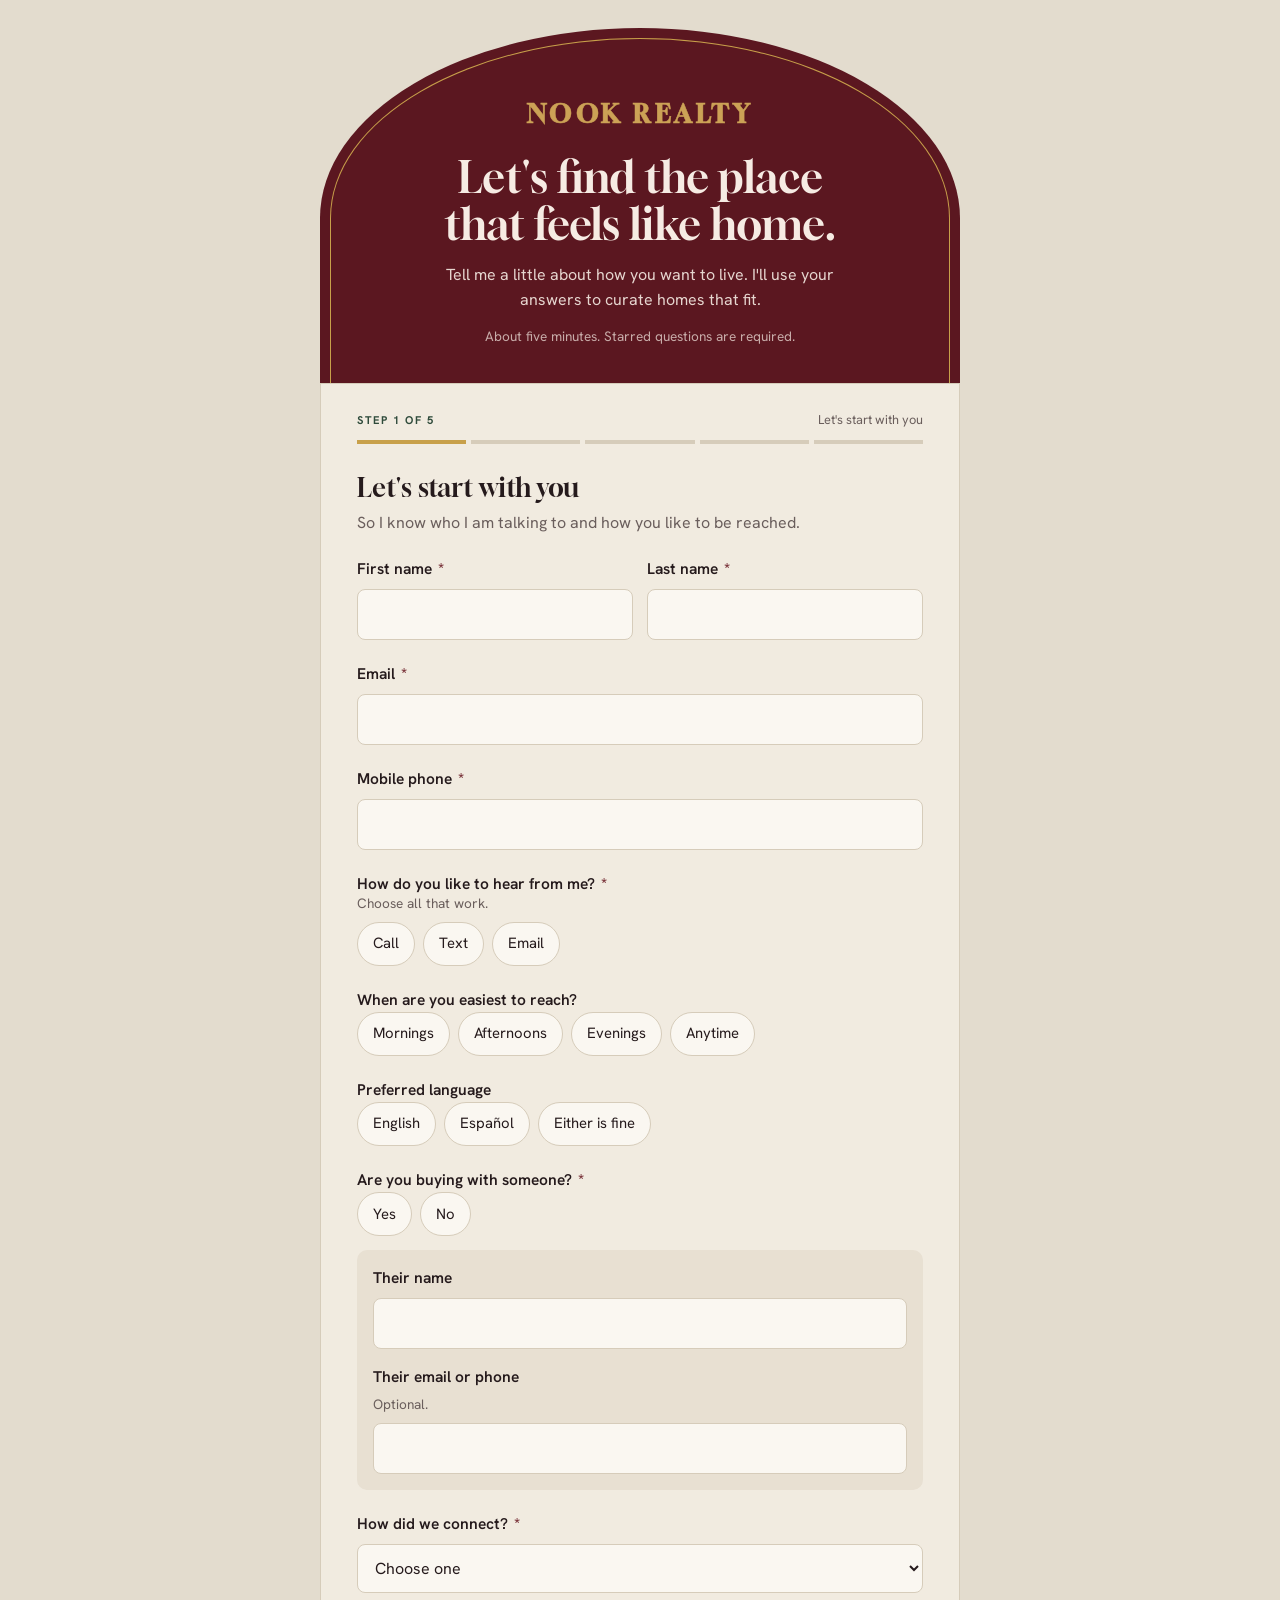
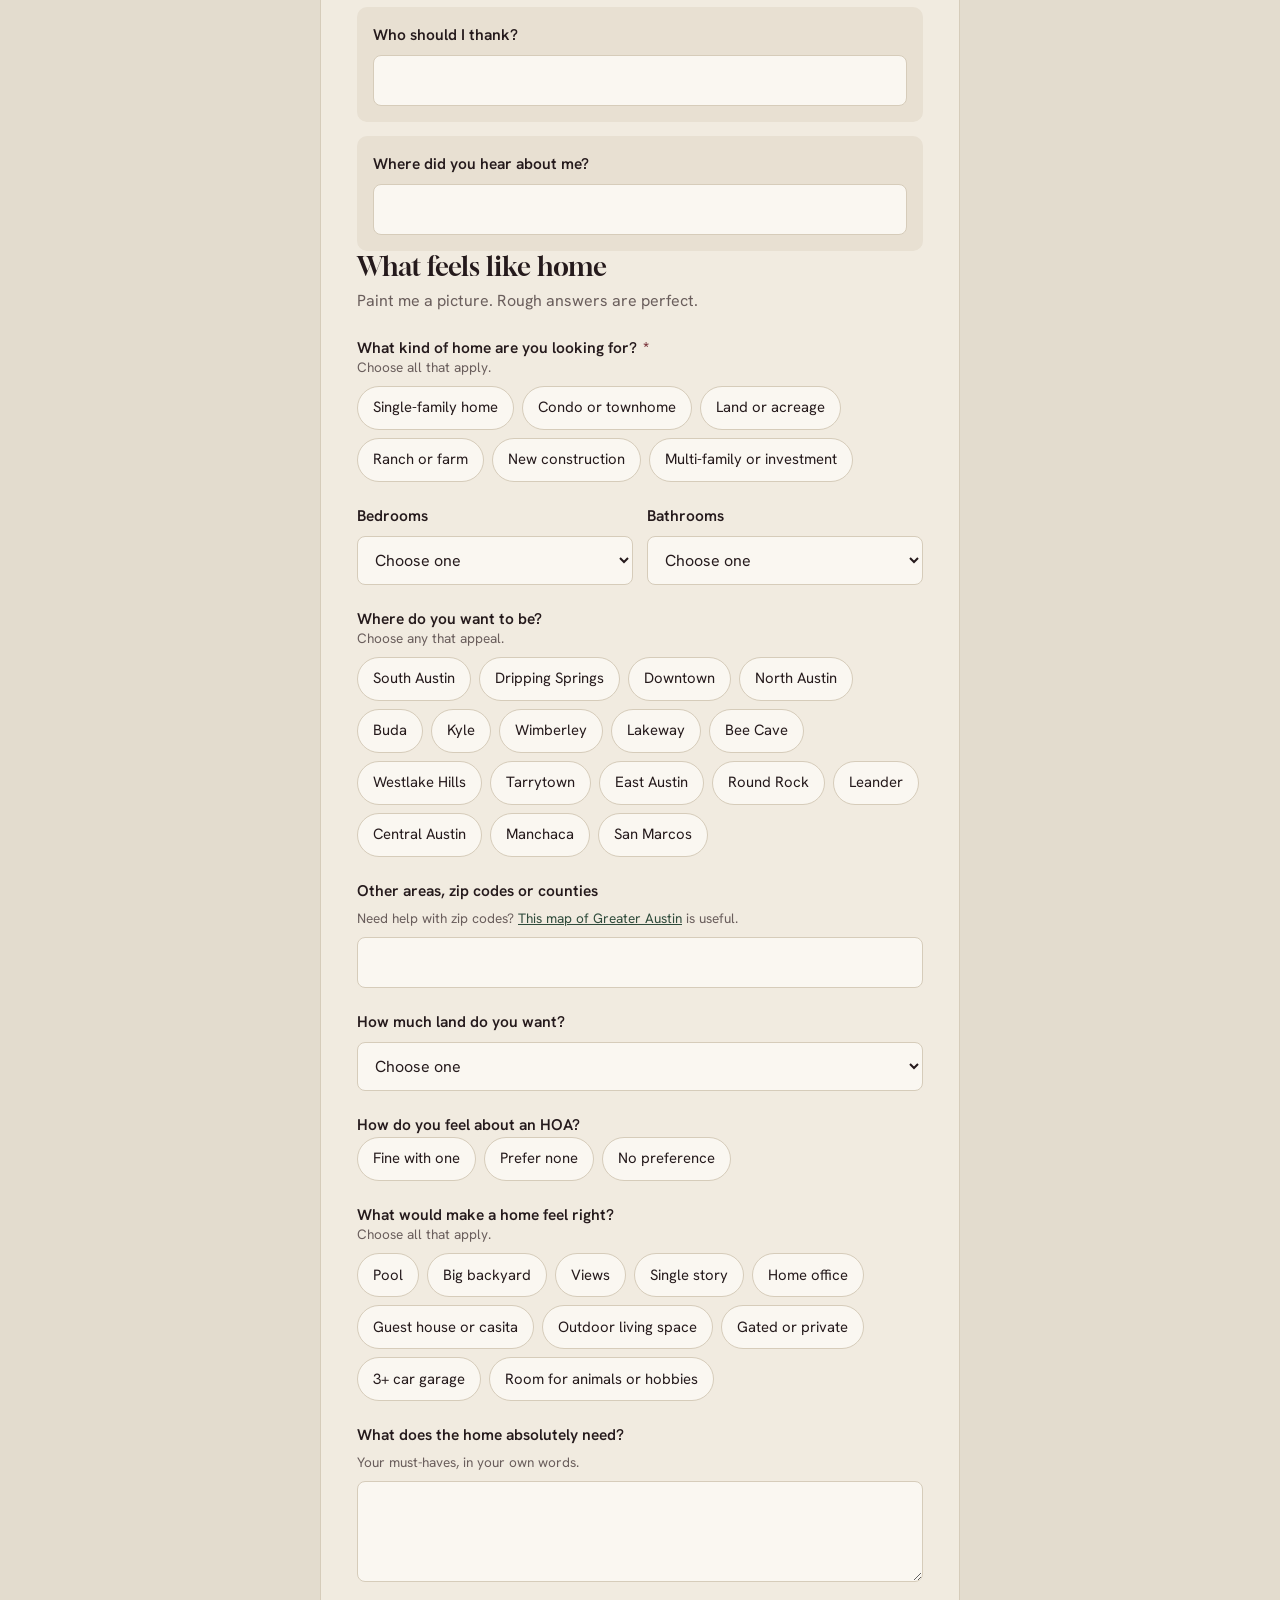
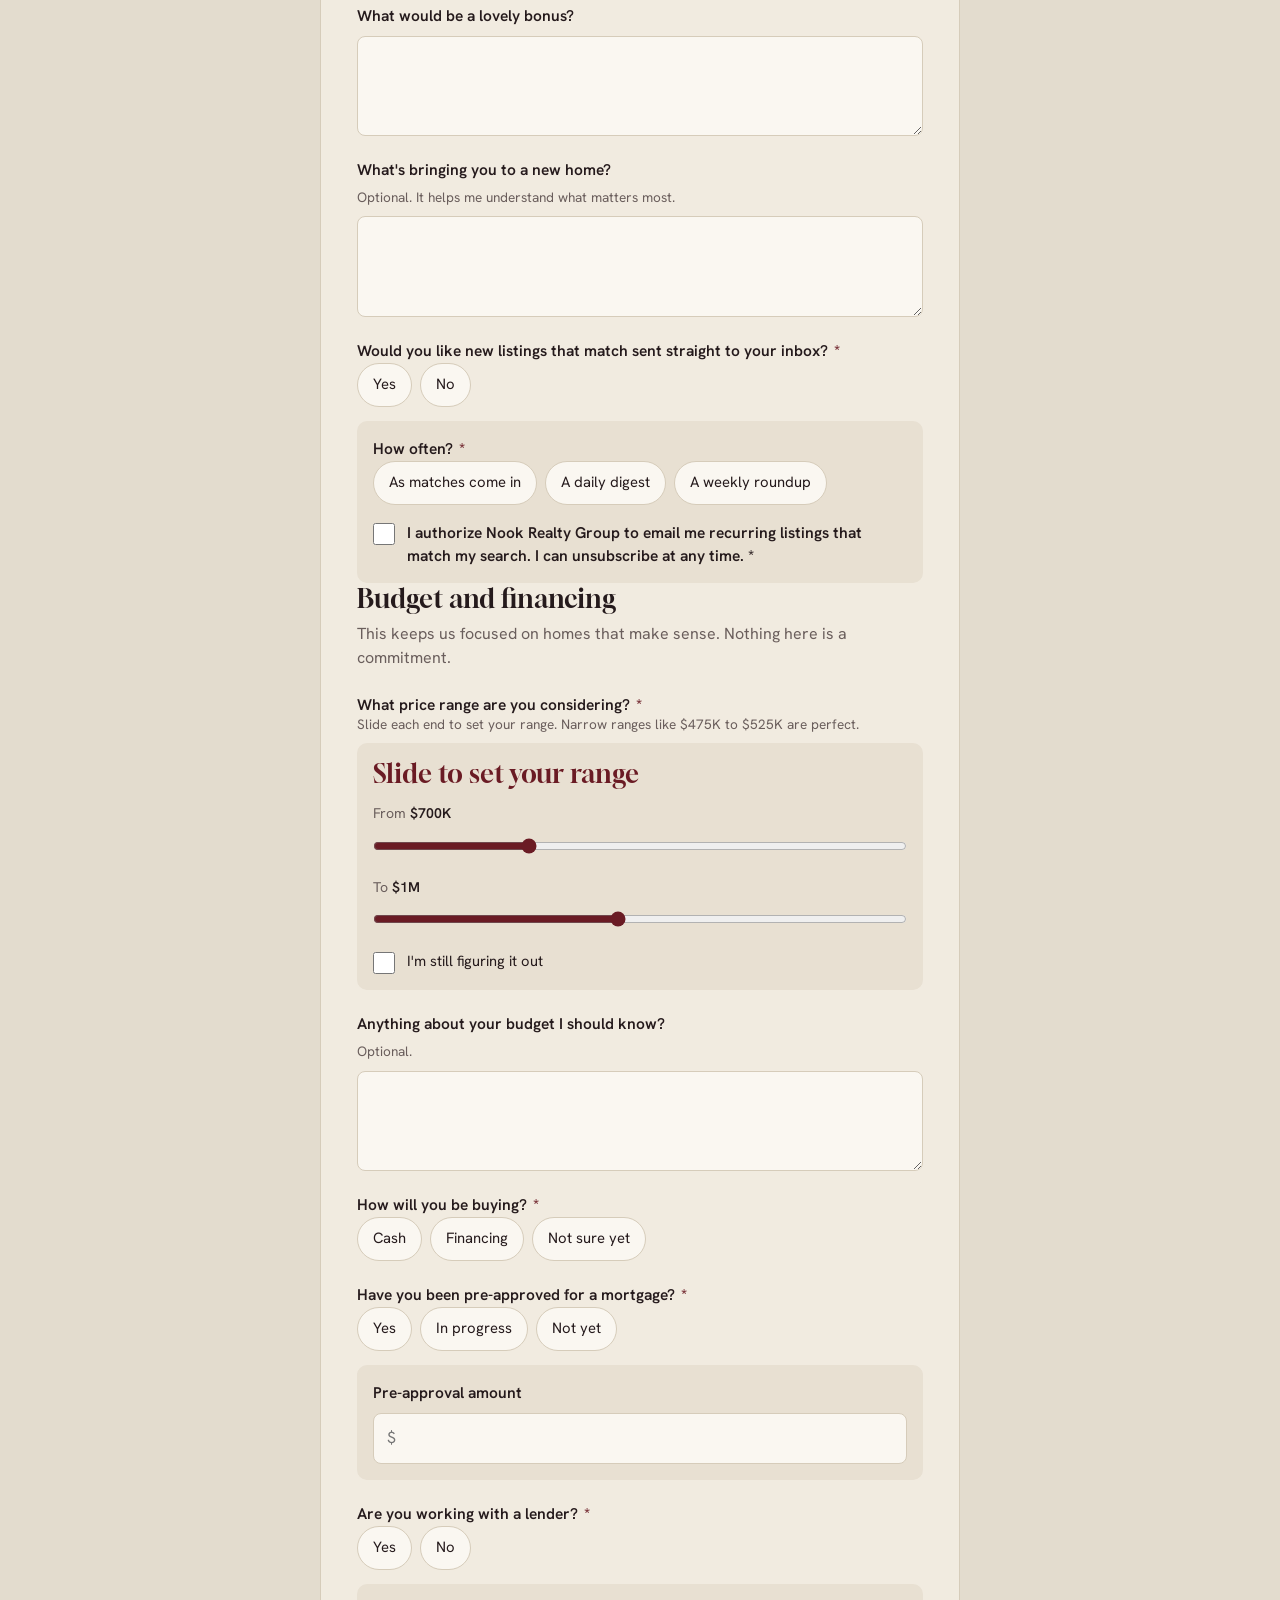
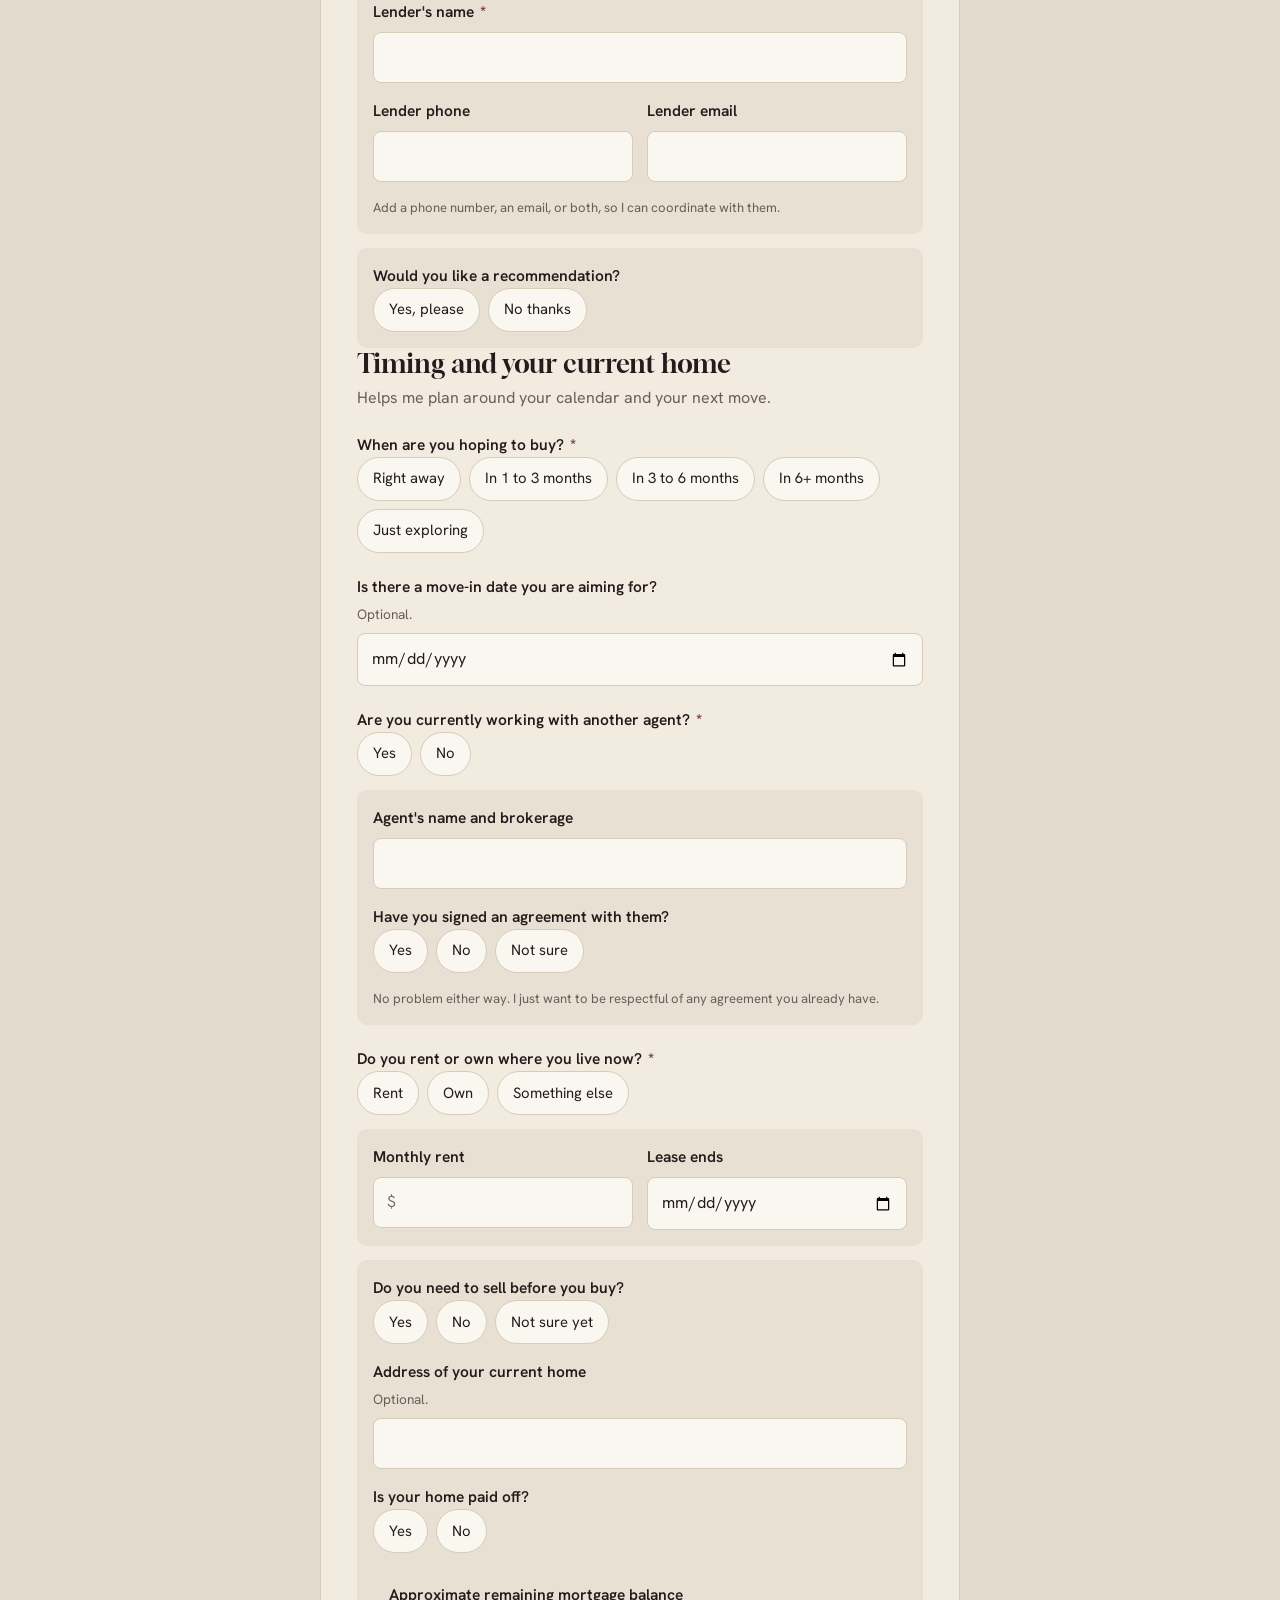
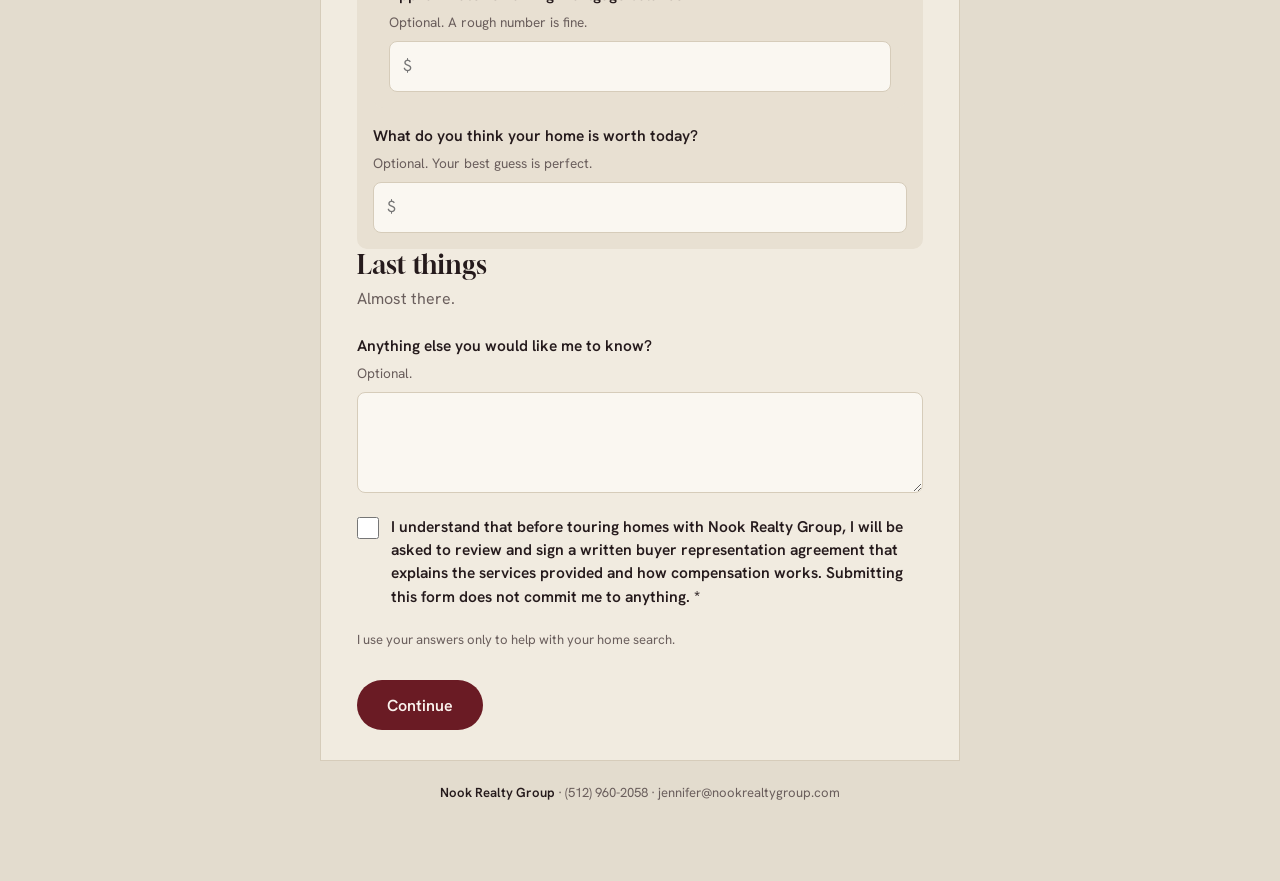
==== index.html @ d076ae21 "Add files via upload" ====
<!doctype html>
<html lang="en">
<head>
<meta charset="utf-8">
<title>Nook Buyer Intake</title>
<meta name="viewport" content="width=device-width, initial-scale=1, viewport-fit=cover">
<link rel="stylesheet" href="https://fonts.googleapis.com/css2?family=Gloock&family=Hanken+Grotesk:wght@400;500;600;700&display=swap">
<style>
/* Layout: one narrow column. An arch-shaped hero (a nook) opens onto a single stepped form panel. */
:root {
  --bg: #E3DCCE;
  --surface: #F1EBE0;
  --field: #FAF7F1;
  --fg: #251A1C;
  --muted: #6A5E5C;
  --line: #D6CCBA;
  --tint: #E8E0D2;
  --accent: #6A1B24;
  --accent-fg: #FBF3EE;
  --hero-bg: #5B1720;
  --hero-fg: #F6EBE3;
  --gold: #C8A04A;
  --green: #2F4B3B;
  --focus: #9A6F22;
  --error: #A12A2A;
  --font-display: 'Gloock', Georgia, 'Times New Roman', serif;
  --font-body: 'Hanken Grotesk', system-ui, -apple-system, 'Segoe UI', sans-serif;
}
* { box-sizing: border-box; }
body {
  background: var(--bg); color: var(--fg);
  font: 400 1rem/1.55 var(--font-body);
  padding-left: max(16px, env(safe-area-inset-left, 0px));
  padding-right: max(16px, env(safe-area-inset-right, 0px));
  padding-block: 20px 56px;
}
.wrap { max-width: 640px; margin: 0 auto; }
.preview { display: flex; gap: 8px; align-items: baseline; font-size: .8rem; color: var(--muted); margin: 0 0 14px; }
.preview b { letter-spacing: .12em; text-transform: uppercase; font-size: .7rem; color: var(--gold); }

.hero {
  position: relative; background: var(--hero-bg); color: var(--hero-fg); text-align: center;
  border-radius: 50% 50% 0 0 / 190px 190px 0 0; padding: 72px clamp(22px, 8vw, 64px) 36px;
}
.hero::before {
  content: ""; position: absolute; inset: 10px 10px 0; border: 1px solid var(--gold); border-bottom: 0;
  border-radius: 50% 50% 0 0 / 180px 180px 0 0; pointer-events: none;
}
.hero .eyebrow { font: 700 clamp(1.2rem, 5vw, 1.55rem)/1.2 var(--font-display); letter-spacing: .18em; text-transform: uppercase; color: #D9B25C; -webkit-text-stroke: .5px currentColor; margin: 0 auto 24px; }
.hero h1 { font: 400 clamp(1.9rem, 6.4vw, 2.7rem)/1.1 var(--font-display); margin: 0 0 14px; text-wrap: balance; }
.hero p { margin: 0 auto; max-width: 46ch; opacity: .9; }
.hero .meta { margin-top: 14px; font-size: .85rem; opacity: .7; }

.panel { background: var(--surface); border: 1px solid var(--line); padding: 26px clamp(18px, 5vw, 36px) 30px; }
.panel.nohero { border-top: 1px solid var(--line); }
.topline { display: flex; justify-content: space-between; align-items: baseline; gap: 12px; margin-bottom: 10px; font-size: .8rem; color: var(--muted); }
.topline b { letter-spacing: .14em; text-transform: uppercase; font-size: .7rem; color: var(--green); }
.bar { display: grid; grid-template-columns: repeat(5, 1fr); gap: 5px; margin-bottom: 28px; }
.bar i { height: 4px; background: var(--line); display: block; }
.bar i.on { background: var(--gold); }

.step { display: flex; flex-direction: column; gap: 22px; min-width: 0; }
.step h2 { font: 400 1.65rem/1.15 var(--font-display); margin: 0; text-wrap: balance; }
.step h2:focus { outline: none; }
.lead { margin: -14px 0 0; color: var(--muted); }
.block { display: flex; flex-direction: column; gap: 14px; min-width: 0; }
.row { display: grid; grid-template-columns: 1fr 1fr; gap: 14px; }
.row > * { min-width: 0; }
@media (max-width: 480px) { .row { grid-template-columns: 1fr; } }

.q { border: 0; padding: 0; margin: 0; min-width: 0; display: flex; flex-direction: column; gap: 8px; }
.q > label, .q > legend { font-weight: 600; font-size: .97rem; padding: 0; }
.req { color: var(--accent); margin-left: 2px; }
.hint { margin: -3px 0 0; font-size: .85rem; color: var(--muted); }
.hint a { color: var(--green); }
input[type=text], input[type=email], input[type=tel], input[type=date], select, textarea {
  width: 100%; font: inherit; font-size: 1rem; color: var(--fg); background: var(--field, var(--surface));
  border: 1px solid var(--line); border-radius: 8px; padding: 12px 13px; min-height: 48px;
}
textarea { resize: vertical; min-height: 92px; }
select { appearance: auto; }
input:focus-visible, select:focus-visible, textarea:focus-visible { outline: 2px solid var(--focus); outline-offset: 1px; border-color: var(--focus); }
.q.bad input, .q.bad select, .q.bad textarea { border-color: var(--error); }
.err { color: var(--error); font-size: .85rem; margin: 0; font-weight: 500; }

.chips { display: flex; flex-wrap: wrap; gap: 8px; }
.chip { position: relative; }
.chip input { position: absolute; opacity: 0; inset: 0; width: 100%; height: 100%; margin: 0; cursor: pointer; }
.chip span {
  display: inline-block; padding: 10px 15px; min-height: 44px; border: 1px solid var(--line); border-radius: 999px;
  background: var(--field, var(--surface)); font-size: .93rem; line-height: 1.3; display: flex; align-items: center;
}
.chip input:checked + span { background: var(--accent); color: var(--accent-fg); border-color: var(--accent); font-weight: 600; }
.chip input:focus-visible + span { outline: 2px solid var(--focus); outline-offset: 2px; }
.q.bad .chip span { border-color: var(--error); }

.consent { display: flex; gap: 12px; align-items: flex-start; cursor: pointer; font-size: .92rem; line-height: 1.5; }
.consent input { width: 22px; height: 22px; margin: 2px 0 0; accent-color: var(--accent); flex: none; }
.consent span { color: var(--fg); }
.consent:has(input:focus-visible) { outline: 2px solid var(--focus); outline-offset: 4px; }

.follow { background: var(--tint); border-radius: 10px; padding: 16px; display: flex; flex-direction: column; gap: 16px; min-width: 0; }
.group { display: flex; flex-direction: column; gap: 22px; min-width: 0; }
.pricebox { background: var(--tint); border-radius: 10px; padding: 16px; display: flex; flex-direction: column; gap: 14px; }
.pricereadout { font: 400 1.6rem/1.15 var(--font-display); color: var(--accent); }
.sl { display: flex; flex-direction: column; gap: 4px; font-size: .88rem; color: var(--muted); }
.sl b { color: var(--fg); font-weight: 600; }
.sl input[type=range] { width: 100%; height: 34px; margin: 0; accent-color: var(--accent); }
.sl input[type=range]:focus-visible { outline: 2px solid var(--focus); outline-offset: 2px; }
.fine { font-size: .82rem; color: var(--muted); margin: 0; }

.nav { display: flex; justify-content: space-between; align-items: center; gap: 12px; margin-top: 30px; }
.btn { font: 600 1rem var(--font-body); border: 0; border-radius: 999px; padding: 14px 30px; min-height: 50px; cursor: pointer; background: var(--accent); color: var(--accent-fg); }
.btn:hover { filter: brightness(1.08); }
.btn:focus-visible, .back:focus-visible { outline: 2px solid var(--focus); outline-offset: 3px; }
.back { font: 500 .95rem var(--font-body); background: none; border: 0; color: var(--muted); text-decoration: underline; cursor: pointer; padding: 12px 4px; min-height: 44px; }

.done { text-align: left; display: flex; flex-direction: column; gap: 16px; }
.done h2 { font: 400 2rem/1.1 var(--font-display); margin: 0; }
.done p { margin: 0; }
.done .note { background: var(--tint); border-radius: 10px; padding: 14px 16px; font-size: .88rem; color: var(--muted); }

.foot { margin-top: 22px; text-align: center; font-size: .82rem; color: var(--muted); }
.foot b { font-weight: 600; color: var(--fg); }
@media (prefers-reduced-motion: no-preference) { .step, .done { animation: rise .35s ease-out; } }
@keyframes rise { from { opacity: 0; transform: translateY(6px); } to { opacity: 1; transform: none; } }
</style>
</head>
<body>
<div class="wrap">
  <header class="hero" id="hero">
    <p class="eyebrow">Nook Realty</p>
    <h1>Let's find the place that feels like home.</h1>
    <p>Tell me a little about how you want to live. I'll use your answers to curate homes that fit.</p>
    <p class="meta">About five minutes. Starred questions are required.</p>
  </header>

  <main class="panel" id="panel">
    <div class="topline"><b id="stepName">Step 1 of 5</b><span id="stepTitle"></span></div>
    <div class="bar" id="bar" aria-hidden="true"><i></i><i></i><i></i><i></i><i></i></div>
    <form id="intake" novalidate>
      <div style="position:absolute;left:-9999px" aria-hidden="true"><input name="website" tabindex="-1" autocomplete="off"></div>
      <div id="steps"></div>
      <div class="nav">
        <button type="button" class="back" id="back" hidden>Back</button>
        <button type="submit" class="btn" id="next">Continue</button>
      </div>
    </form>
    <div id="thanks" hidden></div>
  </main>

  <p class="foot"><b>Nook Realty Group</b> · (512) 960-2058 · jennifer@nookrealtygroup.com</p>
</div>

<script>
(function () {
  var AREAS = ['South Austin', 'Dripping Springs', 'Downtown', 'North Austin', 'Buda', 'Kyle', 'Wimberley', 'Lakeway', 'Bee Cave', 'Westlake Hills', 'Tarrytown', 'East Austin', 'Round Rock', 'Leander', 'Central Austin', 'Manchaca', 'San Marcos'];
  var steps = [
    { title: "Let's start with you", lead: 'So I know who I am talking to and how you like to be reached.', fields: [
      { type: 'row', fields: [
        { name: 'first_name', type: 'text', label: 'First name', req: 1, ac: 'given-name' },
        { name: 'last_name', type: 'text', label: 'Last name', req: 1, ac: 'family-name' } ] },
      { name: 'email', type: 'email', label: 'Email', req: 1, ac: 'email' },
      { name: 'phone', type: 'tel', label: 'Mobile phone', req: 1, ac: 'tel', im: 'tel' },
      { name: 'contact_pref', type: 'check', label: 'How do you like to hear from me?', hint: 'Choose all that work.', opts: ['Call', 'Text', 'Email'], req: 1 },
      { name: 'best_time', type: 'radio', label: 'When are you easiest to reach?', opts: ['Mornings', 'Afternoons', 'Evenings', 'Anytime'] },
      { name: 'language', type: 'radio', label: 'Preferred language', opts: ['English', 'Español', 'Either is fine'] },
      { name: 'has_cobuyer', type: 'radio', label: 'Are you buying with someone?', opts: ['Yes', 'No'], req: 1,
        follow: [{ when: ['Yes'], fields: [
          { name: 'cobuyer_name', type: 'text', label: 'Their name' },
          { name: 'cobuyer_contact', type: 'text', label: 'Their email or phone', hint: 'Optional.' } ] }] },
      { name: 'source', type: 'select', label: 'How did we connect?', req: 1,
        opts: ['A friend or past client referred me', 'Instagram', 'Zillow or Realtor.com', 'Google search', 'An open house', 'An event or the community', 'We have already spoken', 'Somewhere else'],
        follow: [
          { when: ['A friend or past client referred me'], fields: [{ name: 'referrer_name', type: 'text', label: 'Who should I thank?' }] },
          { when: ['Somewhere else'], fields: [{ name: 'source_other', type: 'text', label: 'Where did you hear about me?' }] } ] }
    ] },
    { title: 'What feels like home', lead: 'Paint me a picture. Rough answers are perfect.', fields: [
      { name: 'property_type', type: 'check', label: 'What kind of home are you looking for?', hint: 'Choose all that apply.', req: 1,
        opts: ['Single-family home', 'Condo or townhome', 'Land or acreage', 'Ranch or farm', 'New construction', 'Multi-family or investment'] },
      { type: 'row', fields: [
        { name: 'bedrooms', type: 'select', label: 'Bedrooms', opts: ['Any', '2+', '3+', '4+', '5+', '6+'] },
        { name: 'bathrooms', type: 'select', label: 'Bathrooms', opts: ['Any', '2+', '3+', '4+', '5+'] } ] },
      { name: 'areas', type: 'check', label: 'Where do you want to be?', hint: 'Choose any that appeal.', opts: AREAS },
      { name: 'areas_other', type: 'text', label: 'Other areas, zip codes or counties', hint: 'Need help with zip codes? <a href="https://www.mapsofaustin.com/" target="_blank" rel="noopener">This map of Greater Austin</a> is useful.' },
      { name: 'lot_size', type: 'select', label: 'How much land do you want?', opts: ['Not important', 'Under 1 acre', '1 to 5 acres', '5 to 10 acres', '10+ acres'] },
      { name: 'hoa', type: 'radio', label: 'How do you feel about an HOA?', opts: ['Fine with one', 'Prefer none', 'No preference'] },
      { name: 'features', type: 'check', label: 'What would make a home feel right?', hint: 'Choose all that apply.',
        opts: ['Pool', 'Big backyard', 'Views', 'Single story', 'Home office', 'Guest house or casita', 'Outdoor living space', 'Gated or private', '3+ car garage', 'Room for animals or hobbies'] },
      { name: 'must_haves', type: 'textarea', label: 'What does the home absolutely need?', hint: 'Your must-haves, in your own words.' },
      { name: 'nice_to_have', type: 'textarea', label: 'What would be a lovely bonus?' },
      { name: 'why_moving', type: 'textarea', label: "What's bringing you to a new home?", hint: 'Optional. It helps me understand what matters most.' },
      { name: 'want_mls', type: 'radio', label: 'Would you like new listings that match sent straight to your inbox?', opts: ['Yes', 'No'], req: 1,
        follow: [{ when: ['Yes'], fields: [
          { name: 'mls_frequency', type: 'check', label: 'How often?', opts: ['As matches come in', 'A daily digest', 'A weekly roundup'], req: 1 },
          { name: 'mls_consent', type: 'consent', req: 1, label: 'I authorize Nook Realty Group to email me recurring listings that match my search. I can unsubscribe at any time.' } ] }] }
    ] },
    { title: 'Budget and financing', lead: 'This keeps us focused on homes that make sense. Nothing here is a commitment.', fields: [
      { name: 'price_range', type: 'price', label: 'What price range are you considering?', hint: 'Slide each end to set your range. Narrow ranges like $475K to $525K are perfect.', req: 1 },
      { name: 'budget_note', type: 'textarea', label: 'Anything about your budget I should know?', hint: 'Optional.' },
      { name: 'purchase_type', type: 'radio', label: 'How will you be buying?', opts: ['Cash', 'Financing', 'Not sure yet'], req: 1 },
      { type: 'group', when: 'purchase_type:Financing|Not sure yet', fields: [
        { name: 'preapproved', type: 'radio', label: 'Have you been pre-approved for a mortgage?', opts: ['Yes', 'In progress', 'Not yet'], req: 1,
          follow: [{ when: ['Yes'], fields: [{ name: 'preapproval_amount', type: 'text', label: 'Pre-approval amount', im: 'numeric', ph: '$' }] }] },
        { name: 'has_lender', type: 'radio', label: 'Are you working with a lender?', opts: ['Yes', 'No'], req: 1,
          follow: [
            { when: ['Yes'], fields: [
              { name: 'lender_name', type: 'text', label: "Lender's name", req: 1 },
              { type: 'row', fields: [
                { name: 'lender_phone', type: 'tel', label: 'Lender phone', im: 'tel' },
                { name: 'lender_email', type: 'email', label: 'Lender email' } ] },
              { type: 'note', text: 'Add a phone number, an email, or both, so I can coordinate with them.' } ] },
            { when: ['No'], fields: [
              { name: 'want_lender_intro', type: 'radio', label: 'Would you like a recommendation?', opts: ['Yes, please', 'No thanks'] } ] } ] }
      ] }
    ] },
    { title: 'Timing and your current home', lead: 'Helps me plan around your calendar and your next move.', fields: [
      { name: 'timeline', type: 'radio', label: 'When are you hoping to buy?', req: 1, opts: ['Right away', 'In 1 to 3 months', 'In 3 to 6 months', 'In 6+ months', 'Just exploring'] },
      { name: 'move_date', type: 'date', label: 'Is there a move-in date you are aiming for?', hint: 'Optional.' },
      { name: 'other_agent', type: 'radio', label: 'Are you currently working with another agent?', opts: ['Yes', 'No'], req: 1,
        follow: [{ when: ['Yes'], fields: [
          { name: 'other_agent_name', type: 'text', label: "Agent's name and brokerage" },
          { name: 'other_agent_signed', type: 'radio', label: 'Have you signed an agreement with them?', opts: ['Yes', 'No', 'Not sure'] },
          { type: 'note', text: 'No problem either way. I just want to be respectful of any agreement you already have.' } ] }] },
      { name: 'housing', type: 'radio', label: 'Do you rent or own where you live now?', opts: ['Rent', 'Own', 'Something else'], req: 1,
        follow: [
          { when: ['Rent'], fields: [
            { type: 'row', fields: [
              { name: 'rent_amount', type: 'text', label: 'Monthly rent', im: 'numeric', ph: '$' },
              { name: 'lease_end', type: 'date', label: 'Lease ends' } ] } ] },
          { when: ['Own'], fields: [
            { name: 'need_to_sell', type: 'radio', label: 'Do you need to sell before you buy?', opts: ['Yes', 'No', 'Not sure yet'] },
            { name: 'current_address', type: 'text', label: 'Address of your current home', hint: 'Optional.', ac: 'street-address' },
            { name: 'paid_off', type: 'radio', label: 'Is your home paid off?', opts: ['Yes', 'No'],
              follow: [{ when: ['No'], fields: [{ name: 'mortgage_balance', type: 'text', label: 'Approximate remaining mortgage balance', hint: 'Optional. A rough number is fine.', im: 'numeric', ph: '$' }] }] },
            { name: 'home_value_opinion', type: 'text', label: 'What do you think your home is worth today?', hint: 'Optional. Your best guess is perfect.', im: 'numeric', ph: '$' } ] } ] }
    ] },
    { title: 'Last things', lead: 'Almost there.', fields: [
      { name: 'anything_else', type: 'textarea', label: 'Anything else you would like me to know?', hint: 'Optional.' },
      { name: 'consent_bra', type: 'consent', req: 1, label: "I understand that before touring homes with Nook Realty Group, I will be asked to review and sign a written buyer representation agreement that explains the services provided and how compensation works. Submitting this form does not commit me to anything." },
      
      { type: 'note', text: 'I use your answers only to help with your home search.' }
    ] }
  ];

  var form = document.getElementById('intake');
  var stepsEl = document.getElementById('steps');
  var cur = 0;
  var resetHooks = [];

  function h(tag, props) {
    var e = document.createElement(tag);
    props = props || {};
    Object.keys(props).forEach(function (k) {
      var v = props[k];
      if (v === undefined || v === null || v === false) return;
      if (k === 'class') e.className = v;
      else if (k === 'text') e.textContent = v;
      else if (k === 'html') e.innerHTML = v;
      else e.setAttribute(k, v === true ? '' : v);
    });
    for (var i = 2; i < arguments.length; i++) {
      var c = arguments[i];
      if (c == null) continue;
      e.append(c.nodeType ? c : document.createTextNode(c));
    }
    return e;
  }

  function renderPrice(f) {
    var stops = [], v;
    for (v = 200; v <= 1000; v += 25) stops.push(v);
    for (v = 1050; v <= 2000; v += 50) stops.push(v);
    for (v = 2100; v <= 3000; v += 100) stops.push(v);
    for (v = 3250; v <= 5000; v += 250) stops.push(v);
    function fmt(k, isMax) {
      if (k >= 5000 && isMax) return '$5M+';
      return k >= 1000 ? '$' + (k / 1000) + 'M' : '$' + k + 'K';
    }
    var q = h('fieldset', { class: 'q', 'data-name': f.name, 'data-req': '1', 'data-type': 'price' });
    q.append(h('legend', { text: f.label }, h('span', { class: 'req', 'aria-hidden': 'true', text: ' *' })));
    if (f.hint) q.append(h('p', { class: 'hint', text: f.hint }));
    var out = h('output', { class: 'pricereadout', 'aria-live': 'polite' });
    var minIn = h('input', { type: 'range', id: 'price_min_s', min: 0, max: stops.length - 1, step: 1, value: stops.indexOf(700) });
    var maxIn = h('input', { type: 'range', id: 'price_max_s', min: 0, max: stops.length - 1, step: 1, value: stops.indexOf(1000) });
    var minVal = h('b'), maxVal = h('b');
    var unsure = h('input', { type: 'checkbox', id: 'price_unsure' });
    var box = h('div', { class: 'pricebox' }, out,
      h('label', { class: 'sl', for: 'price_min_s' }, h('span', {}, 'From ', minVal), minIn),
      h('label', { class: 'sl', for: 'price_max_s' }, h('span', {}, 'To ', maxVal), maxIn),
      h('label', { class: 'consent', for: 'price_unsure' }, unsure, h('span', { text: "I'm still figuring it out" })));
    var hMin = h('input', { type: 'hidden', name: 'price_min' });
    var hMax = h('input', { type: 'hidden', name: 'price_max' });
    var hTxt = h('input', { type: 'hidden', name: 'price_range' });
    q.append(box, hMin, hMax, hTxt, h('p', { class: 'err', role: 'alert', hidden: true }));
    var touched = false;
    function sync() {
      var a = +minIn.value, b = +maxIn.value;
      minVal.textContent = fmt(stops[a], false);
      maxVal.textContent = fmt(stops[b], true);
      if (unsure.checked) {
        out.textContent = 'Still figuring it out';
        hMin.value = ''; hMax.value = ''; hTxt.value = 'Still figuring it out';
      } else if (touched) {
        var t = fmt(stops[a], false) + ' to ' + fmt(stops[b], true);
        out.textContent = t; hTxt.value = t;
        hMin.value = stops[a] * 1000; hMax.value = stops[b] * 1000;
      } else {
        out.textContent = 'Slide to set your range';
        hMin.value = ''; hMax.value = ''; hTxt.value = '';
      }
      minIn.disabled = unsure.checked; maxIn.disabled = unsure.checked;
    }
    minIn.addEventListener('input', function () { touched = true; if (+minIn.value > +maxIn.value) maxIn.value = minIn.value; sync(); });
    maxIn.addEventListener('input', function () { touched = true; if (+maxIn.value < +minIn.value) minIn.value = maxIn.value; sync(); });
    unsure.addEventListener('change', sync);
    resetHooks.push(function () { touched = false; sync(); });
    sync();
    return h('div', { class: 'block' }, q);
  }

  function renderField(f) {
    if (f.type === 'row') {
      var row = h('div', { class: 'row' });
      f.fields.forEach(function (x) { row.append(renderField(x)); });
      return row;
    }
    if (f.type === 'note') return h('p', { class: 'fine', text: f.text });
    if (f.type === 'group') {
      var g = h('div', { class: 'group', 'data-when': f.when, hidden: true });
      f.fields.forEach(function (x) { g.append(renderField(x)); });
      return g;
    }
    if (f.type === 'price') return renderPrice(f);
    var block = h('div', { class: 'block' });
    var isGroup = f.type === 'radio' || f.type === 'check' || f.type === 'consent';
    var q = h(f.type === 'consent' ? 'div' : (isGroup ? 'fieldset' : 'div'), { class: 'q', 'data-name': f.name, 'data-req': f.req ? '1' : null, 'data-type': f.type });
    var id = 'f_' + f.name;
    var req = f.req && f.type !== 'consent' ? h('span', { class: 'req', 'aria-hidden': 'true', text: ' *' }) : null;

    if (f.type !== 'consent') {
      q.append(isGroup ? h('legend', { text: f.label }, req) : h('label', { for: id, text: f.label }, req));
      if (f.hint) q.append(h('p', { class: 'hint', html: f.hint }));
    }
    if (f.type === 'select') {
      var sel = h('select', { id: id, name: f.name });
      sel.append(h('option', { value: '', text: 'Choose one' }));
      f.opts.forEach(function (o) { sel.append(h('option', { value: o, text: o })); });
      q.append(sel);
    } else if (f.type === 'textarea') {
      q.append(h('textarea', { id: id, name: f.name, rows: 3 }));
    } else if (f.type === 'radio' || f.type === 'check') {
      var chips = h('div', { class: 'chips' });
      f.opts.forEach(function (o, i) {
        var inp = h('input', { type: f.type === 'radio' ? 'radio' : 'checkbox', name: f.name, value: o, id: id + '_' + i });
        chips.append(h('label', { class: 'chip' }, inp, h('span', { text: o })));
      });
      q.append(chips);
    } else if (f.type === 'consent') {
      var cb = h('input', { type: 'checkbox', name: f.name, value: 'Yes', id: id });
      q.append(h('label', { class: 'consent', for: id }, cb, h('span', { text: f.label + (f.req ? ' *' : '') })));
    } else {
      q.append(h('input', { type: f.type, id: id, name: f.name, autocomplete: f.ac, inputmode: f.im, placeholder: f.ph }));
    }
    q.append(h('p', { class: 'err', role: 'alert', hidden: true }));
    block.append(q);
    (f.follow || []).forEach(function (g) {
      var c = h('div', { class: 'follow', 'data-when': f.name + ':' + g.when.join('|'), hidden: true });
      g.fields.forEach(function (x) { c.append(renderField(x)); });
      block.append(c);
    });
    return block;
  }

  steps.forEach(function (s, i) {
    var sec = h('section', { class: 'step', 'data-i': i, hidden: i !== 0 });
    sec.append(h('h2', { tabindex: '-1', text: s.title }));
    if (s.lead) sec.append(h('p', { class: 'lead', text: s.lead }));
    s.fields.forEach(function (f) { sec.append(renderField(f)); });
    stepsEl.append(sec);
  });

  function hidden(el) { return !!el.closest('[hidden]'); }

  function values(name) {
    var out = [];
    form.querySelectorAll('[name="' + name + '"]').forEach(function (inp) {
      if (hidden(inp)) return;
      if (inp.type === 'radio' || inp.type === 'checkbox') { if (inp.checked) out.push(inp.value); }
      else if (inp.value.trim()) out.push(inp.value.trim());
    });
    return out;
  }

  function updateConditions() {
    form.querySelectorAll('[data-when]').forEach(function (el) {
      var w = el.getAttribute('data-when');
      var i = w.indexOf(':');
      var vals = values(w.slice(0, i));
      var want = w.slice(i + 1).split('|');
      el.hidden = !vals.some(function (v) { return want.indexOf(v) > -1; });
    });
  }

  function setErr(q, msg) {
    var e = q.querySelector('.err');
    if (!e) return;
    if (msg) { e.textContent = msg; e.hidden = false; q.classList.add('bad'); }
    else { e.hidden = true; q.classList.remove('bad'); }
  }

  function validateStep(i) {
    var sec = stepsEl.children[i];
    var first = null;
    sec.querySelectorAll('.q').forEach(function (q) {
      if (hidden(q)) { setErr(q, ''); return; }
      var name = q.getAttribute('data-name');
      var type = q.getAttribute('data-type');
      var v = values(name);
      var msg = '';
      if (q.getAttribute('data-req') && !v.length) {
        msg = type === 'price' ? "Slide to set your range, or check the box if you're still figuring it out." : type === 'consent' ? 'Please check this box to continue.' : type === 'check' ? 'Choose at least one.' : (type === 'radio' || type === 'select') ? 'Please choose one.' : 'Please fill this in.';
      } else if (v.length && type === 'email' && !/^[^\s@]+@[^\s@]+\.[^\s@]{2,}$/.test(v[0])) {
        msg = "That email doesn't look quite right.";
      } else if (v.length && type === 'tel' && v[0].replace(/\D/g, '').length < 10) {
        msg = 'Please include all 10 digits.';
      }
      if (!msg && name === 'lender_phone' && !values('lender_phone').length && !values('lender_email').length) {
        msg = 'Add a phone number or an email.';
      }
      setErr(q, msg);
      if (msg && !first) first = q;
    });
    if (first) {
      var t = first.querySelector('input, select, textarea');
      if (t) t.focus();
      first.scrollIntoView({ block: 'center' });
    }
    return !first;
  }

  function go(i) {
    cur = i;
    Array.prototype.forEach.call(stepsEl.children, function (s, n) { s.hidden = n !== i; });
    document.getElementById('stepName').textContent = 'Step ' + (i + 1) + ' of ' + steps.length;
    document.getElementById('stepTitle').textContent = steps[i].title;
    document.querySelectorAll('#bar i').forEach(function (b, n) { b.classList.toggle('on', n <= i); });
    document.getElementById('back').hidden = i === 0;
    document.getElementById('next').textContent = i === steps.length - 1 ? 'Send to Jennifer' : 'Continue';
    document.getElementById('hero').hidden = i !== 0;
    document.getElementById('panel').classList.toggle('nohero', i !== 0);
    window.scrollTo(0, 0);
    var hd = stepsEl.children[i].querySelector('h2');
    if (hd) hd.focus({ preventScroll: true });
  }

  function collect() {
    var data = {};
    form.querySelectorAll('[name]').forEach(function (inp) {
      var n = inp.name;
      if (n in data) return;
      var v = values(n);
      if (v.length) data[n] = (inp.type === 'checkbox' && inp.value !== 'Yes') || v.length > 1 ? v : v[0];
    });
    ['contact_pref', 'areas', 'features', 'property_type', 'mls_frequency'].forEach(function (k) {
      if (data[k] && !Array.isArray(data[k])) data[k] = [data[k]];
    });
    data.form = 'buyer_intake';
    data.submitted_at = new Date().toISOString();
    return data;
  }

  var ENDPOINT = 'https://wopiuwndpuxzywtchbtt.supabase.co/functions/v1/submit-form';
  function send(d, tries) {
    return fetch(ENDPOINT, { method: 'POST', headers: { 'Content-Type': 'application/json' }, body: JSON.stringify(d) })
      .then(function (r) { return r.json().then(function (j) { if (!r.ok || !j.ok) throw new Error('bad'); return j; }); })
      .catch(function (err) {
        if (tries <= 1) throw err;
        return new Promise(function (res) { setTimeout(res, 1200); }).then(function () { return send(d, tries - 1); });
      });
  }
  function submitAll() {
    var btn = document.getElementById('next'), msg = document.getElementById('sendErr');
    if (!msg) { msg = h('p', { class: 'err', id: 'sendErr', role: 'alert' }); btn.parentNode.insertBefore(msg, btn); }
    msg.textContent = ''; btn.disabled = true; btn.textContent = 'Sending...';
    var d = collect();
    send(d, 3).then(function () { finish(d); }).catch(function () {
      btn.disabled = false; btn.textContent = 'Send to Jennifer';
      msg.textContent = "We couldn't send that just now, and nothing was lost on your screen. Please tap Send again, or email jennifer@nookrealtygroup.com or call (512) 960-2058.";
    });
  }
  function finish(d) {
    var prefs = (d.contact_pref || ['call', 'text', 'email']).map(function (p) { return p.toLowerCase(); });
    var how = prefs.length > 1 ? prefs.slice(0, -1).join(', ') + ' or ' + prefs[prefs.length - 1] : prefs[0];
    var t = document.getElementById('thanks');
    t.innerHTML = '';
    t.append(h('div', { class: 'done' },
      h('h2', { tabindex: '-1', text: 'Thank you, ' + (d.first_name || 'friend') + '.' }),
      h('p', { text: "I'll be in touch soon by " + how + '. In the meantime I will start curating homes that fit what you described.' }),
      h('p', { text: 'Before we tour, I will send over a buyer representation agreement to review together, so you know exactly how we work.' }),
      h('button', { type: 'button', class: 'back', id: 'again', text: 'Start over' })
    ));
    form.hidden = true;
    document.getElementById('stepName').textContent = 'All done';
    document.getElementById('stepTitle').textContent = '';
    document.querySelectorAll('#bar i').forEach(function (b) { b.classList.add('on'); });
    document.getElementById('hero').hidden = true;
    t.hidden = false;
    window.scrollTo(0, 0);
    t.querySelector('h2').focus({ preventScroll: true });
    document.getElementById('again').addEventListener('click', function () {
      form.reset(); resetHooks.forEach(function (fn) { fn(); }); updateConditions(); form.hidden = false; t.hidden = true;
      form.querySelectorAll('.q').forEach(function (q) { setErr(q, ''); });
      go(0);
    });
  }

  form.addEventListener('input', updateConditions);
  form.addEventListener('change', updateConditions);
  form.addEventListener('submit', function (e) {
    e.preventDefault();
    updateConditions();
    if (!validateStep(cur)) return;
    if (cur < steps.length - 1) go(cur + 1); else submitAll();
  });
  document.getElementById('back').addEventListener('click', function () { if (cur > 0) go(cur - 1); });

  updateConditions();
  go(0);
})();
</script>
</body>
</html>
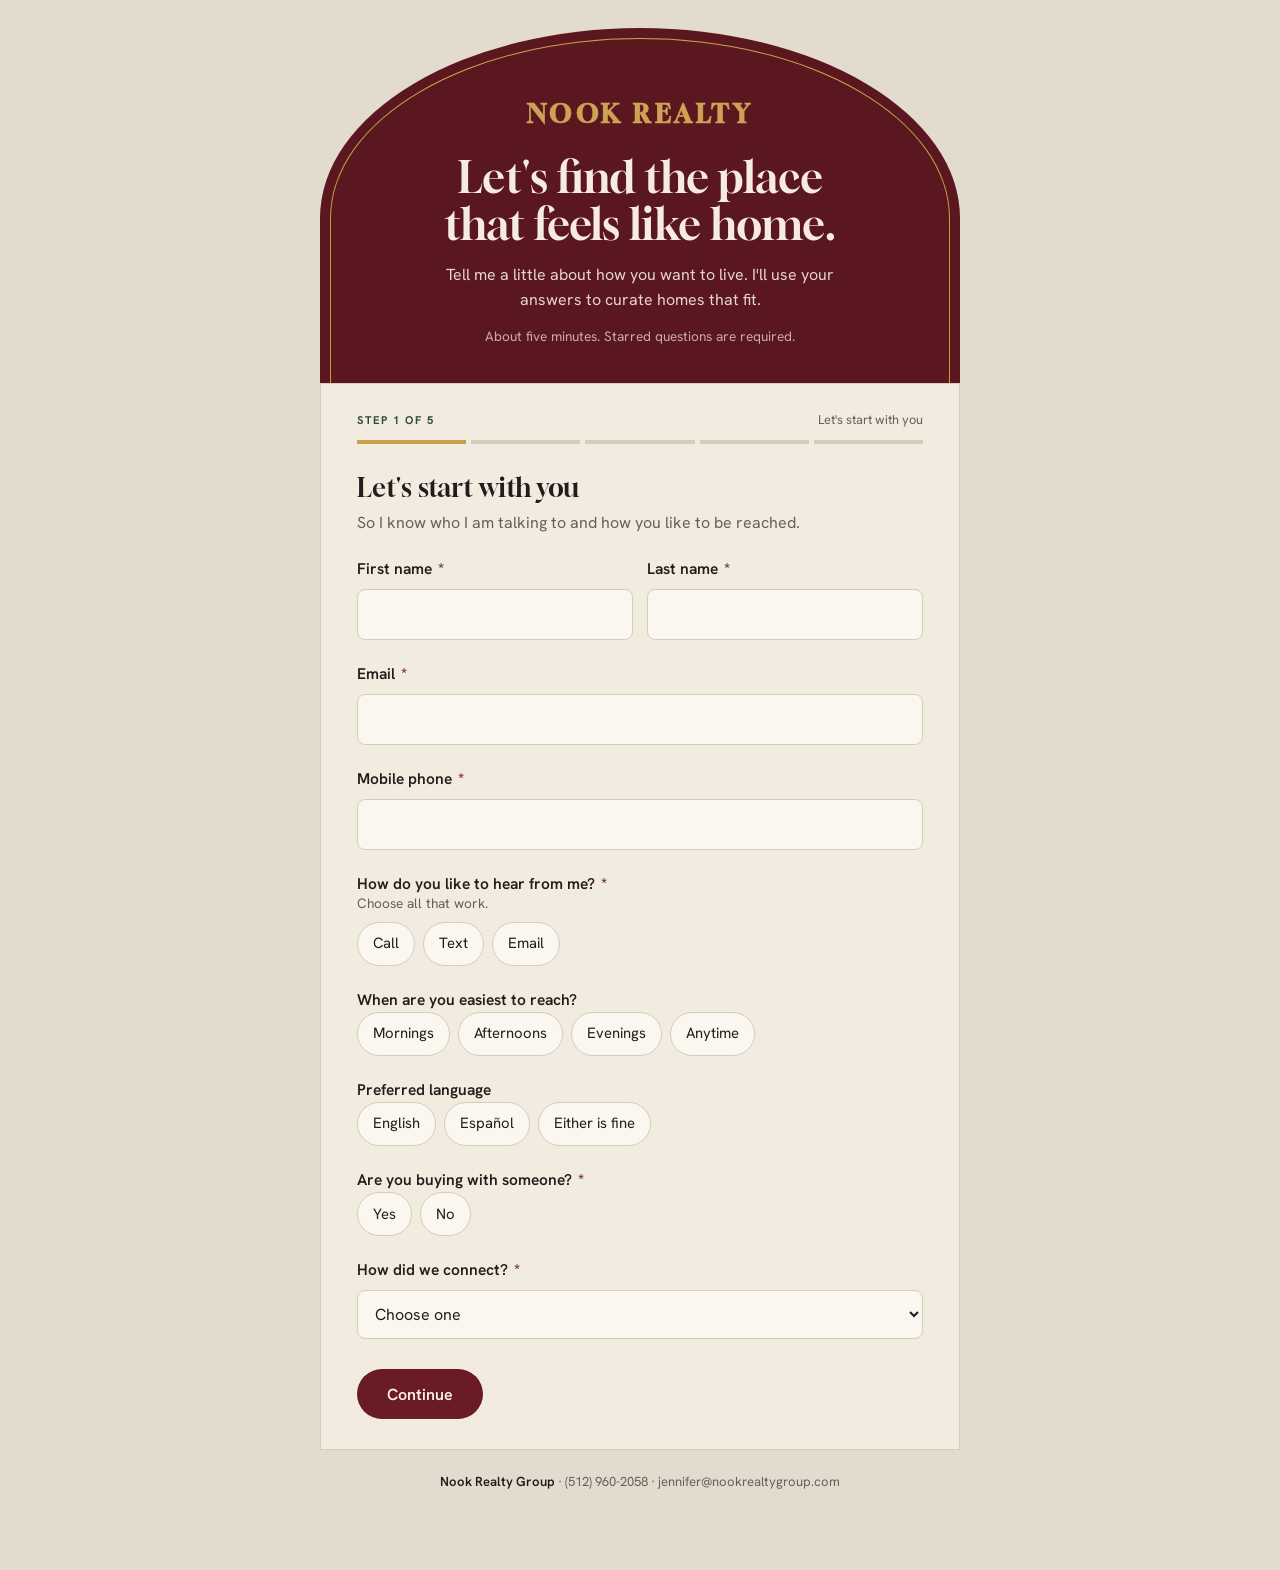
==== commit 16ab172d: "Add files via upload" ====
--- a/index.html
+++ b/index.html
@@ -27,6 +27,7 @@
   --font-body: 'Hanken Grotesk', system-ui, -apple-system, 'Segoe UI', sans-serif;
 }
 * { box-sizing: border-box; }
+[hidden] { display: none !important; }
 body {
   background: var(--bg); color: var(--fg);
   font: 400 1rem/1.55 var(--font-body);
@@ -380,7 +381,7 @@
     stepsEl.append(sec);
   });
 
-  function hidden(el) { return !!el.closest('[hidden]'); }
+  function hidden(el) { return !!el.closest('[data-when][hidden]'); }
 
   function values(name) {
     var out = [];
